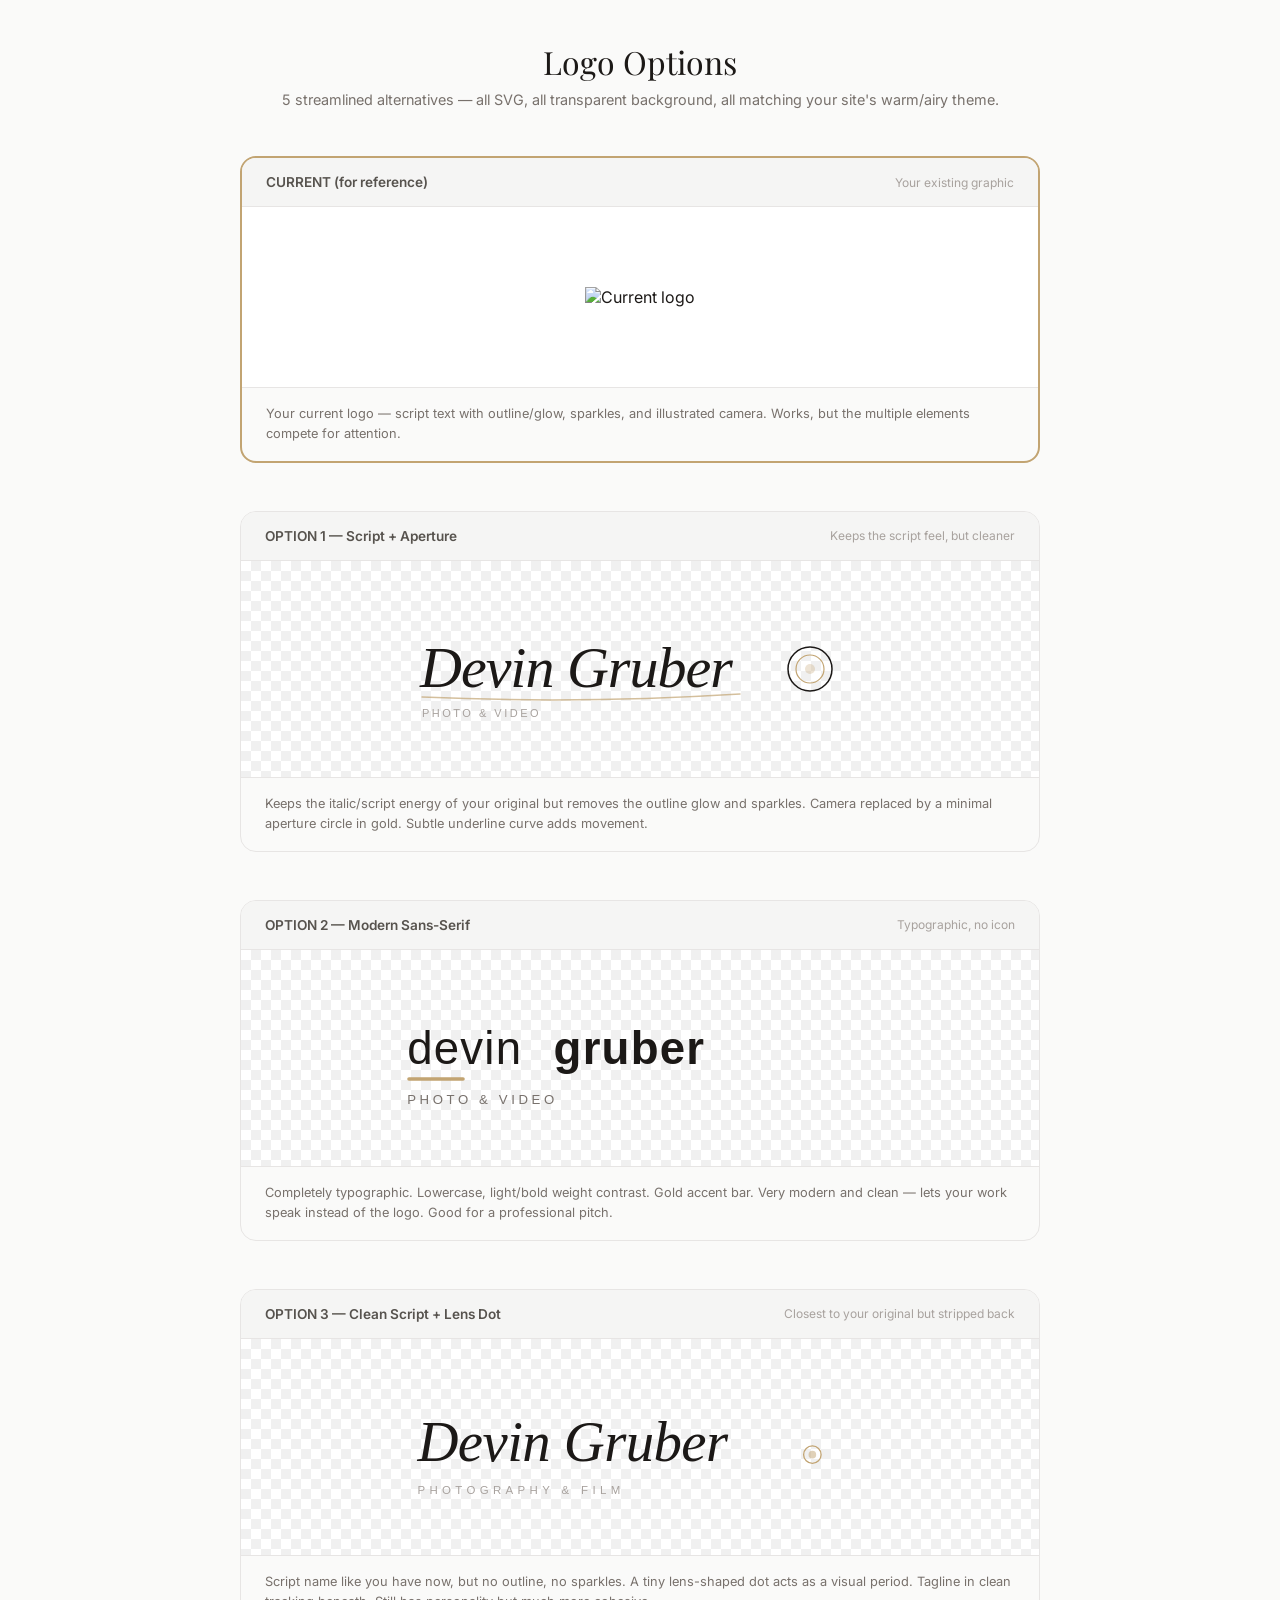
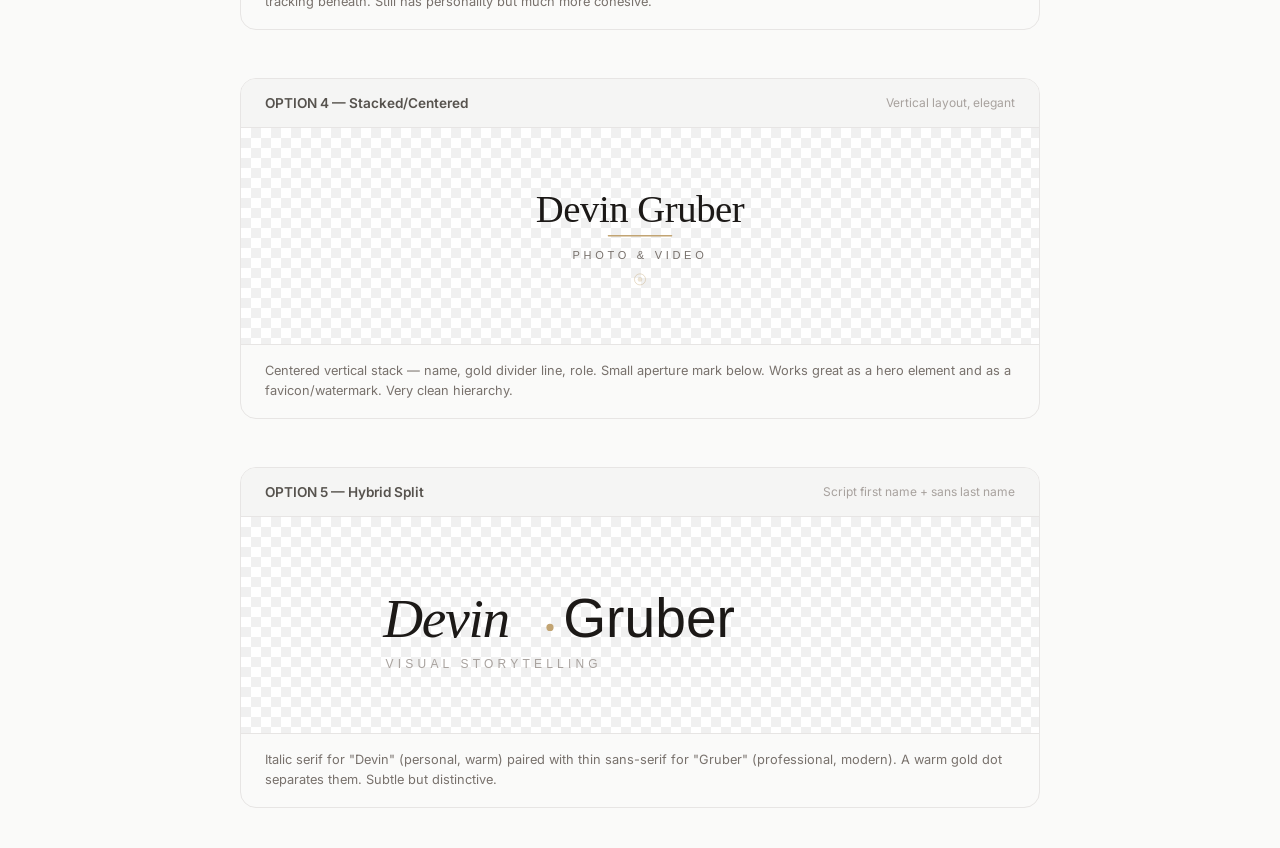
==== logo-preview.html @ 6dfcbbcb "Add 5 logo alternatives + preview page" ====
<!DOCTYPE html>
<html lang="en">
<head>
    <meta charset="UTF-8">
    <meta name="viewport" content="width=device-width, initial-scale=1.0">
    <title>Logo Options — Devin Gruber</title>
    <link href="https://fonts.googleapis.com/css2?family=Inter:wght@300;400;500&family=Playfair+Display:ital,wght@0,400;0,500;1,400&display=swap" rel="stylesheet">
    <style>
        * { margin: 0; padding: 0; box-sizing: border-box; }
        body {
            font-family: 'Inter', sans-serif;
            background: #fafaf9;
            padding: 40px 24px;
            color: #1c1917;
        }
        h1 {
            font-family: 'Playfair Display', serif;
            font-size: 2rem;
            font-weight: 400;
            margin-bottom: 8px;
            text-align: center;
        }
        .subtitle {
            text-align: center;
            color: #78716c;
            margin-bottom: 48px;
            font-size: 0.9rem;
        }
        .options {
            max-width: 800px;
            margin: 0 auto;
            display: flex;
            flex-direction: column;
            gap: 48px;
        }
        .option {
            border: 1px solid #e7e5e4;
            border-radius: 16px;
            overflow: hidden;
        }
        .option-header {
            padding: 16px 24px;
            background: #f5f5f4;
            border-bottom: 1px solid #e7e5e4;
            display: flex;
            align-items: center;
            justify-content: space-between;
        }
        .option-header h3 {
            font-size: 0.85rem;
            font-weight: 600;
            color: #57534e;
        }
        .option-header span {
            font-size: 0.75rem;
            color: #a8a29e;
        }
        .option-preview {
            padding: 48px;
            display: flex;
            align-items: center;
            justify-content: center;
            min-height: 180px;
            background: white;
        }
        .option-preview.dark {
            background: #1c1917;
        }
        .option-preview img, .option-preview svg {
            max-width: 100%;
            height: auto;
            max-height: 120px;
        }
        .option-desc {
            padding: 16px 24px;
            border-top: 1px solid #e7e5e4;
            font-size: 0.8rem;
            color: #78716c;
            line-height: 1.6;
        }
        .checkerboard {
            background-image:
                linear-gradient(45deg, #f0f0f0 25%, transparent 25%),
                linear-gradient(-45deg, #f0f0f0 25%, transparent 25%),
                linear-gradient(45deg, transparent 75%, #f0f0f0 75%),
                linear-gradient(-45deg, transparent 75%, #f0f0f0 75%);
            background-size: 20px 20px;
            background-position: 0 0, 0 10px, 10px -10px, -10px 0px;
        }
        .both-bg {
            display: grid;
            grid-template-columns: 1fr 1fr;
        }
        .both-bg > div {
            padding: 48px;
            display: flex;
            align-items: center;
            justify-content: center;
            min-height: 180px;
        }
        .both-bg > div:first-child {
            background: white;
            border-right: 1px solid #e7e5e4;
        }
        .both-bg > div:last-child {
            background: #1c1917;
        }
        .original {
            border: 2px solid #c2a472;
        }
    </style>
</head>
<body>
    <h1>Logo Options</h1>
    <p class="subtitle">5 streamlined alternatives — all SVG, all transparent background, all matching your site's warm/airy theme.</p>

    <div class="options">
        <!-- Original for reference -->
        <div class="option original">
            <div class="option-header">
                <h3>CURRENT (for reference)</h3>
                <span>Your existing graphic</span>
            </div>
            <div class="option-preview">
                <img src="assets/logo.png" alt="Current logo" style="max-height: 100px;">
            </div>
            <div class="option-desc">Your current logo — script text with outline/glow, sparkles, and illustrated camera. Works, but the multiple elements compete for attention.</div>
        </div>

        <!-- Option 1 -->
        <div class="option">
            <div class="option-header">
                <h3>OPTION 1 — Script + Aperture</h3>
                <span>Keeps the script feel, but cleaner</span>
            </div>
            <div class="option-preview checkerboard">
                <img src="assets/logo-option-1.svg" alt="Logo option 1">
            </div>
            <div class="option-desc">Keeps the italic/script energy of your original but removes the outline glow and sparkles. Camera replaced by a minimal aperture circle in gold. Subtle underline curve adds movement.</div>
        </div>

        <!-- Option 2 -->
        <div class="option">
            <div class="option-header">
                <h3>OPTION 2 — Modern Sans-Serif</h3>
                <span>Typographic, no icon</span>
            </div>
            <div class="option-preview checkerboard">
                <img src="assets/logo-option-2.svg" alt="Logo option 2">
            </div>
            <div class="option-desc">Completely typographic. Lowercase, light/bold weight contrast. Gold accent bar. Very modern and clean — lets your work speak instead of the logo. Good for a professional pitch.</div>
        </div>

        <!-- Option 3 -->
        <div class="option">
            <div class="option-header">
                <h3>OPTION 3 — Clean Script + Lens Dot</h3>
                <span>Closest to your original but stripped back</span>
            </div>
            <div class="option-preview checkerboard">
                <img src="assets/logo-option-3.svg" alt="Logo option 3">
            </div>
            <div class="option-desc">Script name like you have now, but no outline, no sparkles. A tiny lens-shaped dot acts as a visual period. Tagline in clean tracking beneath. Still has personality but much more cohesive.</div>
        </div>

        <!-- Option 4 -->
        <div class="option">
            <div class="option-header">
                <h3>OPTION 4 — Stacked/Centered</h3>
                <span>Vertical layout, elegant</span>
            </div>
            <div class="option-preview checkerboard">
                <img src="assets/logo-option-4.svg" alt="Logo option 4">
            </div>
            <div class="option-desc">Centered vertical stack — name, gold divider line, role. Small aperture mark below. Works great as a hero element and as a favicon/watermark. Very clean hierarchy.</div>
        </div>

        <!-- Option 5 -->
        <div class="option">
            <div class="option-header">
                <h3>OPTION 5 — Hybrid Split</h3>
                <span>Script first name + sans last name</span>
            </div>
            <div class="option-preview checkerboard">
                <img src="assets/logo-option-5.svg" alt="Logo option 5">
            </div>
            <div class="option-desc">Italic serif for "Devin" (personal, warm) paired with thin sans-serif for "Gruber" (professional, modern). A warm gold dot separates them. Subtle but distinctive.</div>
        </div>
    </div>
</body>
</html>
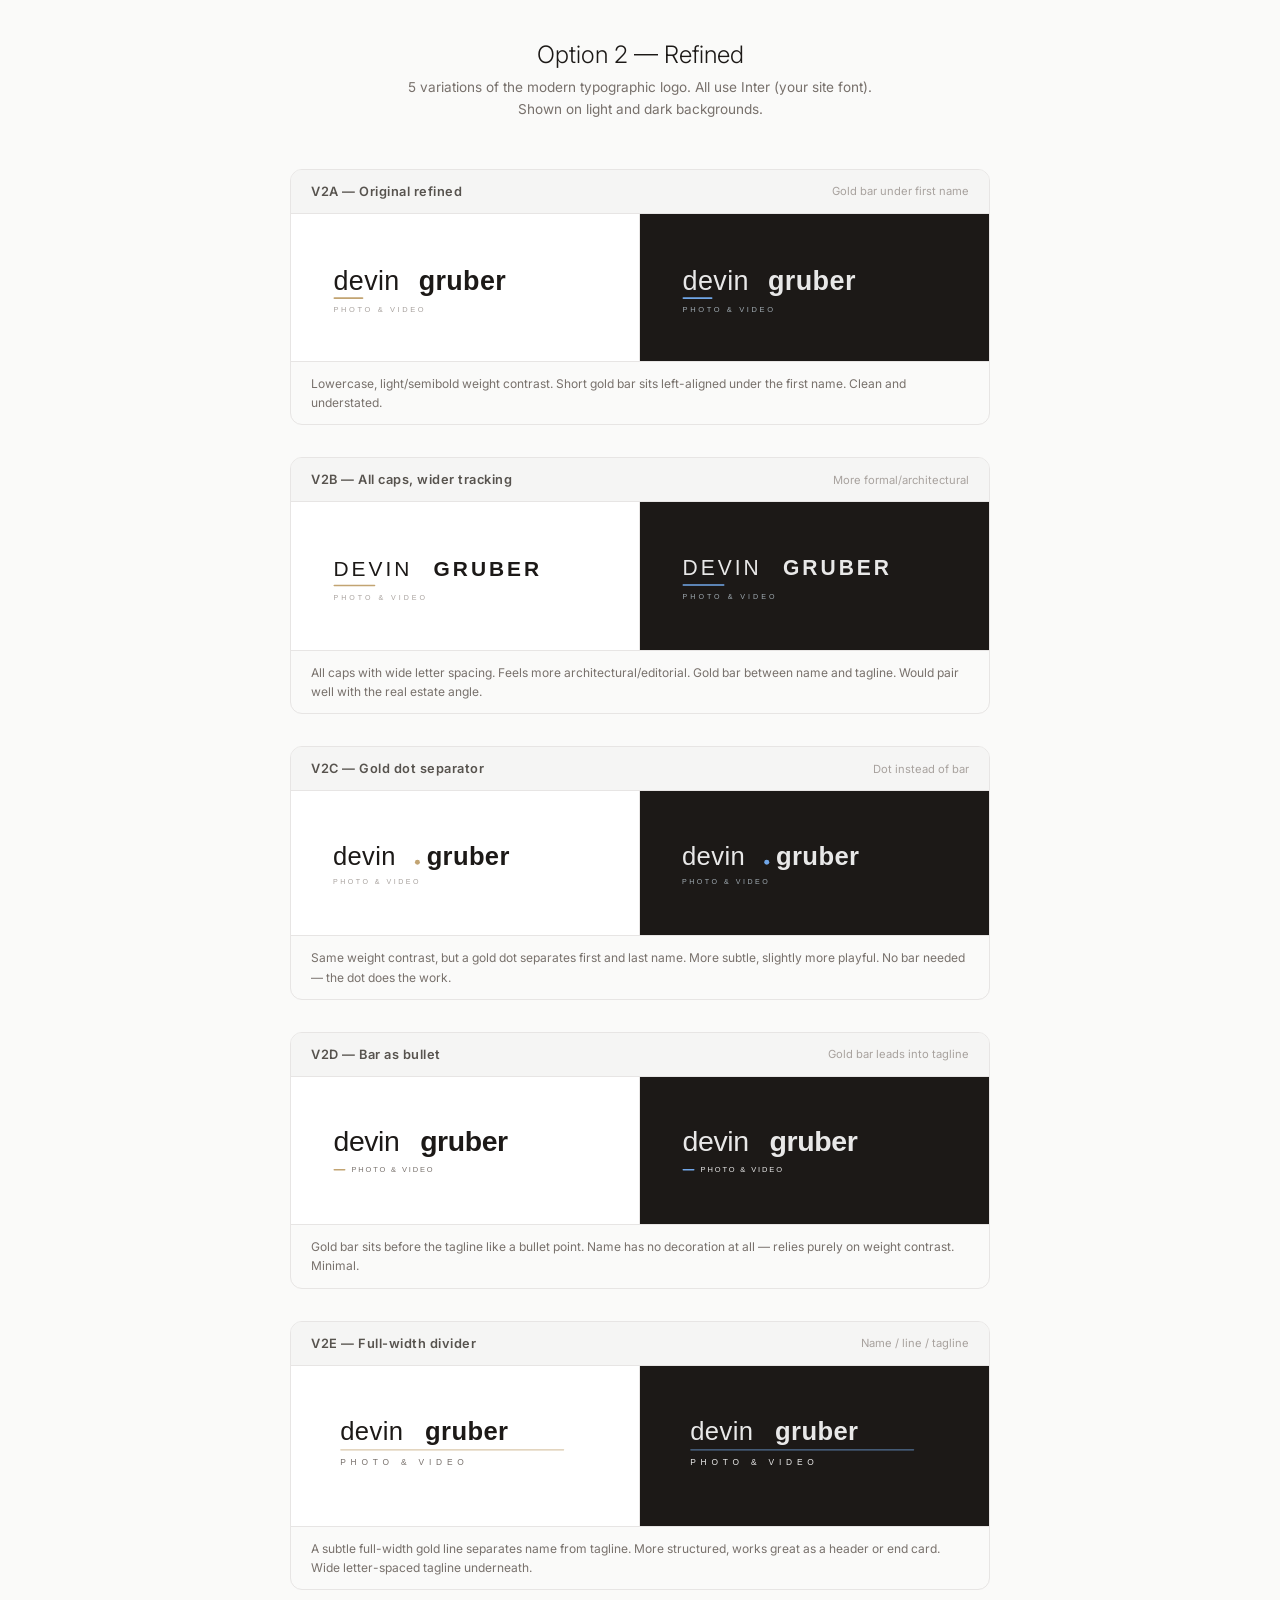
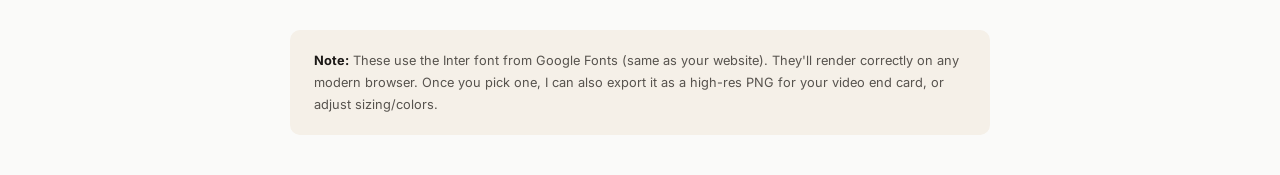
==== commit 0b85e08c: "Add 5 refined variations of logo option 2 (typographic)" ====
--- a/logo-preview.html
+++ b/logo-preview.html
@@ -3,8 +3,8 @@
 <head>
     <meta charset="UTF-8">
     <meta name="viewport" content="width=device-width, initial-scale=1.0">
-    <title>Logo Options — Devin Gruber</title>
-    <link href="https://fonts.googleapis.com/css2?family=Inter:wght@300;400;500&family=Playfair+Display:ital,wght@0,400;0,500;1,400&display=swap" rel="stylesheet">
+    <title>Logo Refinements — Option 2 Variations</title>
+    <link href="https://fonts.googleapis.com/css2?family=Inter:wght@200;300;400;600;700&display=swap" rel="stylesheet">
     <style>
         * { margin: 0; padding: 0; box-sizing: border-box; }
         body {
@@ -14,9 +14,8 @@
             color: #1c1917;
         }
         h1 {
-            font-family: 'Playfair Display', serif;
-            font-size: 2rem;
-            font-weight: 400;
+            font-size: 1.5rem;
+            font-weight: 300;
             margin-bottom: 8px;
             text-align: center;
         }
@@ -24,22 +23,27 @@
             text-align: center;
             color: #78716c;
             margin-bottom: 48px;
-            font-size: 0.9rem;
+            font-size: 0.85rem;
+            line-height: 1.6;
         }
         .options {
-            max-width: 800px;
+            max-width: 700px;
             margin: 0 auto;
             display: flex;
             flex-direction: column;
-            gap: 48px;
+            gap: 32px;
         }
         .option {
             border: 1px solid #e7e5e4;
-            border-radius: 16px;
+            border-radius: 12px;
             overflow: hidden;
+            transition: 0.2s ease;
+        }
+        .option:hover {
+            box-shadow: 0 4px 20px rgba(0,0,0,0.06);
         }
         .option-header {
-            padding: 16px 24px;
+            padding: 14px 20px;
             background: #f5f5f4;
             border-bottom: 1px solid #e7e5e4;
             display: flex;
@@ -47,145 +51,157 @@
             justify-content: space-between;
         }
         .option-header h3 {
-            font-size: 0.85rem;
+            font-size: 0.8rem;
             font-weight: 600;
             color: #57534e;
+            letter-spacing: 0.5px;
         }
         .option-header span {
-            font-size: 0.75rem;
+            font-size: 0.7rem;
             color: #a8a29e;
         }
-        .option-preview {
-            padding: 48px;
+        .previews {
+            display: grid;
+            grid-template-columns: 1fr 1fr;
+        }
+        .preview-light, .preview-dark {
+            padding: 40px 32px;
             display: flex;
             align-items: center;
             justify-content: center;
-            min-height: 180px;
-            background: white;
-        }
-        .option-preview.dark {
+            min-height: 140px;
+        }
+        .preview-light {
+            background: #ffffff;
+            border-right: 1px solid #e7e5e4;
+        }
+        .preview-dark {
             background: #1c1917;
         }
-        .option-preview img, .option-preview svg {
+        .preview-dark img {
+            filter: invert(1) brightness(2);
+            opacity: 0.9;
+        }
+        img {
             max-width: 100%;
             height: auto;
-            max-height: 120px;
+            max-height: 80px;
         }
         .option-desc {
-            padding: 16px 24px;
+            padding: 12px 20px;
             border-top: 1px solid #e7e5e4;
-            font-size: 0.8rem;
+            font-size: 0.75rem;
             color: #78716c;
             line-height: 1.6;
         }
-        .checkerboard {
-            background-image:
-                linear-gradient(45deg, #f0f0f0 25%, transparent 25%),
-                linear-gradient(-45deg, #f0f0f0 25%, transparent 25%),
-                linear-gradient(45deg, transparent 75%, #f0f0f0 75%),
-                linear-gradient(-45deg, transparent 75%, #f0f0f0 75%);
-            background-size: 20px 20px;
-            background-position: 0 0, 0 10px, 10px -10px, -10px 0px;
-        }
-        .both-bg {
-            display: grid;
-            grid-template-columns: 1fr 1fr;
-        }
-        .both-bg > div {
-            padding: 48px;
-            display: flex;
-            align-items: center;
-            justify-content: center;
-            min-height: 180px;
-        }
-        .both-bg > div:first-child {
-            background: white;
-            border-right: 1px solid #e7e5e4;
-        }
-        .both-bg > div:last-child {
-            background: #1c1917;
-        }
-        .original {
-            border: 2px solid #c2a472;
+        .note {
+            max-width: 700px;
+            margin: 40px auto 0;
+            padding: 20px 24px;
+            background: #f5f0e8;
+            border-radius: 10px;
+            font-size: 0.8rem;
+            color: #57534e;
+            line-height: 1.7;
+        }
+        .note strong {
+            color: #1c1917;
         }
     </style>
 </head>
 <body>
-    <h1>Logo Options</h1>
-    <p class="subtitle">5 streamlined alternatives — all SVG, all transparent background, all matching your site's warm/airy theme.</p>
+    <h1>Option 2 — Refined</h1>
+    <p class="subtitle">5 variations of the modern typographic logo. All use Inter (your site font).<br>Shown on light and dark backgrounds.</p>
 
     <div class="options">
-        <!-- Original for reference -->
-        <div class="option original">
-            <div class="option-header">
-                <h3>CURRENT (for reference)</h3>
-                <span>Your existing graphic</span>
-            </div>
-            <div class="option-preview">
-                <img src="assets/logo.png" alt="Current logo" style="max-height: 100px;">
-            </div>
-            <div class="option-desc">Your current logo — script text with outline/glow, sparkles, and illustrated camera. Works, but the multiple elements compete for attention.</div>
-        </div>
-
-        <!-- Option 1 -->
-        <div class="option">
-            <div class="option-header">
-                <h3>OPTION 1 — Script + Aperture</h3>
-                <span>Keeps the script feel, but cleaner</span>
-            </div>
-            <div class="option-preview checkerboard">
-                <img src="assets/logo-option-1.svg" alt="Logo option 1">
-            </div>
-            <div class="option-desc">Keeps the italic/script energy of your original but removes the outline glow and sparkles. Camera replaced by a minimal aperture circle in gold. Subtle underline curve adds movement.</div>
-        </div>
-
-        <!-- Option 2 -->
-        <div class="option">
-            <div class="option-header">
-                <h3>OPTION 2 — Modern Sans-Serif</h3>
-                <span>Typographic, no icon</span>
-            </div>
-            <div class="option-preview checkerboard">
-                <img src="assets/logo-option-2.svg" alt="Logo option 2">
-            </div>
-            <div class="option-desc">Completely typographic. Lowercase, light/bold weight contrast. Gold accent bar. Very modern and clean — lets your work speak instead of the logo. Good for a professional pitch.</div>
-        </div>
-
-        <!-- Option 3 -->
-        <div class="option">
-            <div class="option-header">
-                <h3>OPTION 3 — Clean Script + Lens Dot</h3>
-                <span>Closest to your original but stripped back</span>
-            </div>
-            <div class="option-preview checkerboard">
-                <img src="assets/logo-option-3.svg" alt="Logo option 3">
-            </div>
-            <div class="option-desc">Script name like you have now, but no outline, no sparkles. A tiny lens-shaped dot acts as a visual period. Tagline in clean tracking beneath. Still has personality but much more cohesive.</div>
-        </div>
-
-        <!-- Option 4 -->
-        <div class="option">
-            <div class="option-header">
-                <h3>OPTION 4 — Stacked/Centered</h3>
-                <span>Vertical layout, elegant</span>
-            </div>
-            <div class="option-preview checkerboard">
-                <img src="assets/logo-option-4.svg" alt="Logo option 4">
-            </div>
-            <div class="option-desc">Centered vertical stack — name, gold divider line, role. Small aperture mark below. Works great as a hero element and as a favicon/watermark. Very clean hierarchy.</div>
-        </div>
-
-        <!-- Option 5 -->
-        <div class="option">
-            <div class="option-header">
-                <h3>OPTION 5 — Hybrid Split</h3>
-                <span>Script first name + sans last name</span>
-            </div>
-            <div class="option-preview checkerboard">
-                <img src="assets/logo-option-5.svg" alt="Logo option 5">
-            </div>
-            <div class="option-desc">Italic serif for "Devin" (personal, warm) paired with thin sans-serif for "Gruber" (professional, modern). A warm gold dot separates them. Subtle but distinctive.</div>
-        </div>
+        <!-- V2A -->
+        <div class="option">
+            <div class="option-header">
+                <h3>V2A — Original refined</h3>
+                <span>Gold bar under first name</span>
+            </div>
+            <div class="previews">
+                <div class="preview-light">
+                    <img src="assets/logo-v2a.svg" alt="V2A light">
+                </div>
+                <div class="preview-dark">
+                    <img src="assets/logo-v2a.svg" alt="V2A dark">
+                </div>
+            </div>
+            <div class="option-desc">Lowercase, light/semibold weight contrast. Short gold bar sits left-aligned under the first name. Clean and understated.</div>
+        </div>
+
+        <!-- V2B -->
+        <div class="option">
+            <div class="option-header">
+                <h3>V2B — All caps, wider tracking</h3>
+                <span>More formal/architectural</span>
+            </div>
+            <div class="previews">
+                <div class="preview-light">
+                    <img src="assets/logo-v2b.svg" alt="V2B light">
+                </div>
+                <div class="preview-dark">
+                    <img src="assets/logo-v2b.svg" alt="V2B dark">
+                </div>
+            </div>
+            <div class="option-desc">All caps with wide letter spacing. Feels more architectural/editorial. Gold bar between name and tagline. Would pair well with the real estate angle.</div>
+        </div>
+
+        <!-- V2C -->
+        <div class="option">
+            <div class="option-header">
+                <h3>V2C — Gold dot separator</h3>
+                <span>Dot instead of bar</span>
+            </div>
+            <div class="previews">
+                <div class="preview-light">
+                    <img src="assets/logo-v2c.svg" alt="V2C light">
+                </div>
+                <div class="preview-dark">
+                    <img src="assets/logo-v2c.svg" alt="V2C dark">
+                </div>
+            </div>
+            <div class="option-desc">Same weight contrast, but a gold dot separates first and last name. More subtle, slightly more playful. No bar needed — the dot does the work.</div>
+        </div>
+
+        <!-- V2D -->
+        <div class="option">
+            <div class="option-header">
+                <h3>V2D — Bar as bullet</h3>
+                <span>Gold bar leads into tagline</span>
+            </div>
+            <div class="previews">
+                <div class="preview-light">
+                    <img src="assets/logo-v2d.svg" alt="V2D light">
+                </div>
+                <div class="preview-dark">
+                    <img src="assets/logo-v2d.svg" alt="V2D dark">
+                </div>
+            </div>
+            <div class="option-desc">Gold bar sits before the tagline like a bullet point. Name has no decoration at all — relies purely on weight contrast. Minimal.</div>
+        </div>
+
+        <!-- V2E -->
+        <div class="option">
+            <div class="option-header">
+                <h3>V2E — Full-width divider</h3>
+                <span>Name / line / tagline</span>
+            </div>
+            <div class="previews">
+                <div class="preview-light">
+                    <img src="assets/logo-v2e.svg" alt="V2E light">
+                </div>
+                <div class="preview-dark">
+                    <img src="assets/logo-v2e.svg" alt="V2E dark">
+                </div>
+            </div>
+            <div class="option-desc">A subtle full-width gold line separates name from tagline. More structured, works great as a header or end card. Wide letter-spaced tagline underneath.</div>
+        </div>
+    </div>
+
+    <div class="note">
+        <strong>Note:</strong> These use the Inter font from Google Fonts (same as your website). They'll render correctly on any modern browser. Once you pick one, I can also export it as a high-res PNG for your video end card, or adjust sizing/colors.
     </div>
 </body>
 </html>
